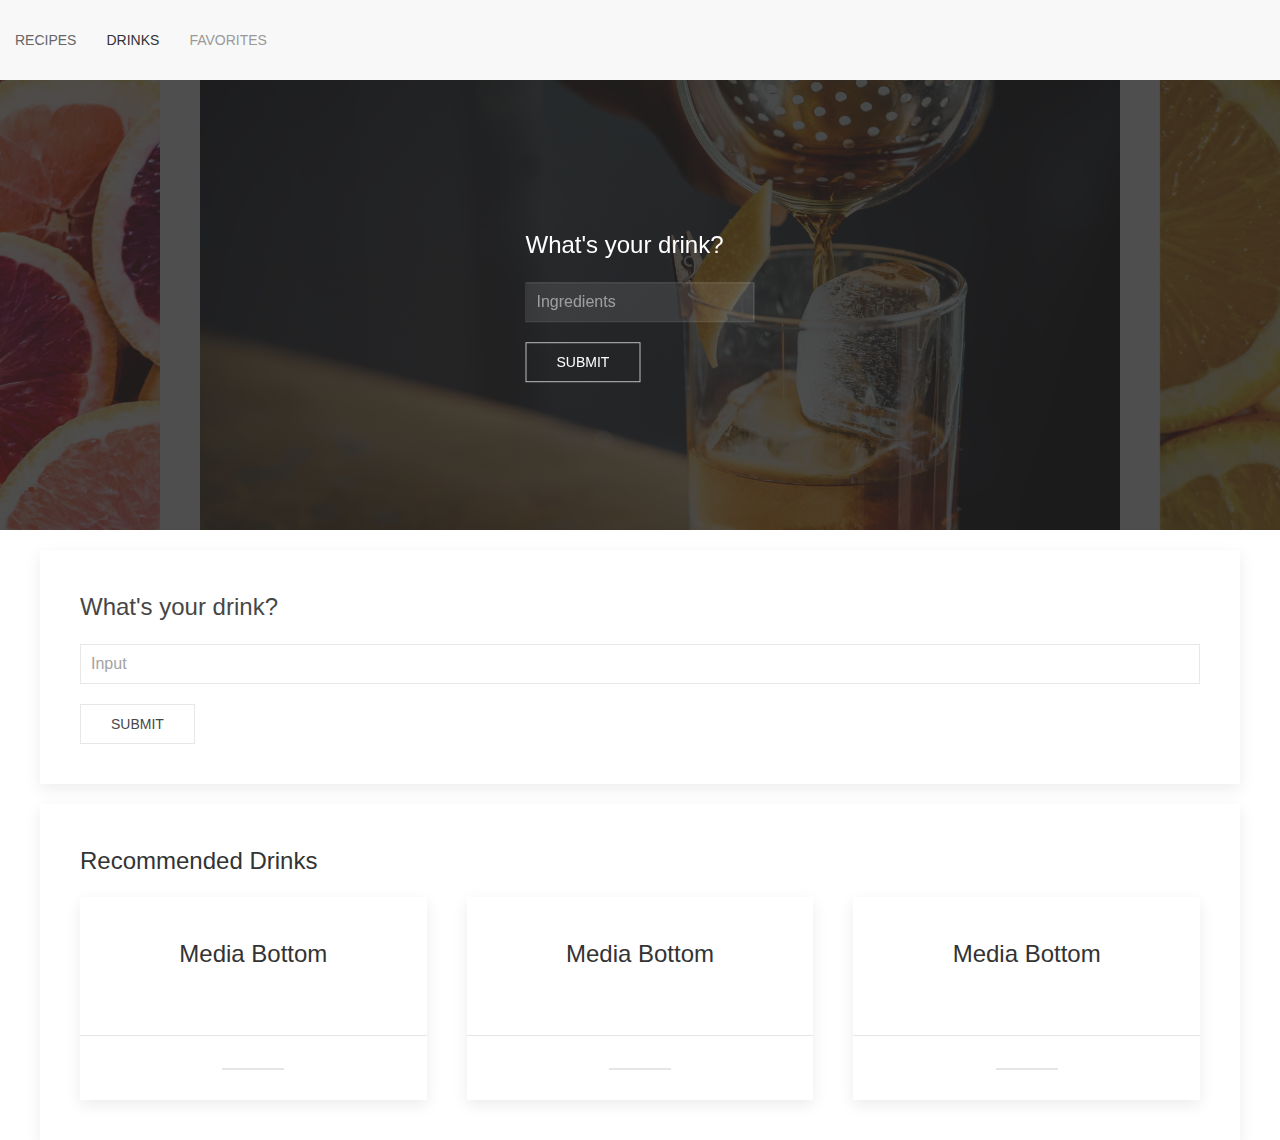
==== drinks.html @ 4c2f845b "updating images" ====
<!DOCTYPE html>
<html lang="en">
<head>
  <meta charset="UTF-8">
  <meta name="viewport" content="width=device-width, initial-scale=1.0">


  <link rel="stylesheet" href="css/style.css" />
  <link rel="stylesheet" href="css/uikit.min.css" />
  <script src="js/uikit.min.js"></script>
  <script src="js/uikit-icons.min.js"></script>
  <link rel="stylesheet" href="https://use.fontawesome.com/releases/v5.8.1/css/all.css" integrity="sha384-50oBUHEmvpQ+1lW4y57PTFmhCaXp0ML5d60M1M7uH2+nqUivzIebhndOJK28anvf" crossorigin="anonymous"/>

  <title>fridGenerator</title>

</head>
<body>
    <div class="uk-inline" uk-sticky="sel-target: .uk-navbar-container; cls-active: uk-navbar-sticky; bottom: #transparent-sticky-navbar">
        <nav class="uk-navbar-container " uk-navbar style="position: relative; z-index: 980;">
            <div class="uk-navbar-left">
    
                <ul class="uk-navbar-nav">
                    <li><a href="index.html">Recipes</a></li>
                    <li class="uk-active"><a href="drinks.html">Drinks</a></li>
                    <li><a class="favLink" href="favorites.html">Favorites</a></li>
                </ul>
            </div>
        </nav>
      </div>

  <!-- slideshow -->
  <div class="uk-position-relative uk-visible-toggle uk-light" tabindex="-1" uk-slider="center: true">
    <!-- slider & pictures -->
        <ul class="uk-slider-items uk-grid">
            <li class="uk-width-3-4">
                <div class="uk-panel">
                    <img src="drink_images/adam-jaime-dmkmrNptMpw-unsplash.jpg" alt="">
                    <div class="uk-position-center uk-panel"></div>
                </div>
            </li>
            <li class="uk-width-3-4">
                <div class="uk-panel">
                    <img src="drink_images/vino-li-pCjw_ygKCv0-unsplash.jpg" alt="">
                    <div class="uk-position-center uk-panel"></div>
                </div>
            </li>
            <li class="uk-width-3-4">
                <div class="uk-panel">
                    <img src="drink_images/giovanna-gomes-_8KV86shhPo-unsplash.jpg" alt="">
                    <div class="uk-position-center uk-panel"></div>
                </div>
            </li>
            <li class="uk-width-3-4">
                <div class="uk-panel">
                    <img src="drink_images/kobby-mendez-xBFTjrMIC0c-unsplash.jpg" alt="">
                    <div class="uk-position-center uk-panel"></div>
                </div>
            </li>
            <li class="uk-width-3-4">
                <div class="uk-panel">
                    <img src="drink_images/rayia-soderberg-ezSFnAFi9hY-unsplash.jpg" alt="">
                    <div class="uk-position-center uk-panel"></div>
                </div>
            </li>
        </ul>
    <!-- darkening of the pictures -->
        <div class="uk-overlay-primary uk-position-cover"></div>
        <div class="uk-overlay uk-position-center uk-light">
    
    <!-- input for drinks -->
          <div class="uk-container">
              <h3 class="title">What's your drink?</h3>
              <div class="uk-margin">
                <input id="foodInput" class="uk-input" type="text" placeholder="Ingredients">
              </div>
              <button id="searchFoodBtn" class="uk-button uk-button-default">Submit</button>
          </div>
        
        </div>
    <!-- navigation bars -->
        <a class="uk-position-center-left uk-position-small uk-hidden-hover" href="#" uk-slidenav-previous uk-slider-item="previous"></a>
        <a class="uk-position-center-right uk-position-small uk-hidden-hover" href="#" uk-slidenav-next uk-slider-item="next"></a>
    
    </div>
        
    <div class="uk-container">
      <div id="searchRecipes" class="uk-card uk-card-default uk-card-body uk-margin-top">
        <h3 class="uk-card-title">What's your drink?</h3>
        <div class="uk-margin">
          <input id="searchForm" class="uk-input" type="text" placeholder="Input">
        </div>
        <button id="searchBtn" class="uk-button uk-button-default">Submit</button>
      </div>
    
    
      <div class="uk-card uk-card-default uk-card-body uk-margin-top">
        <h3 class="uk-card-title">Recommended Drinks</h3>
        <div id="recDrinksCard" class="uk-child-width-expand@s uk-text-center" uk-grid>
    
          <div>
            <div>
              <div class="uk-card uk-card-default">
                <div uk-toggle="target: #modal-example">
                  <div class="uk-card-body">
                    <h3 class="uk-card-title">Media Bottom</h3>
                  </div>
                  <div class="uk-card-media-bottom">
                    <img src=https://picsum.photos/300/200 alt="">
                  </div>
                </div>
                <div class="uk-card-footer">
                  <button class="uk-button uk-button-default favoriteRecipeBtn"><i class="fas fa-heart fa-2x"></i></button>
                </div>
              </div>
            </div>
          </div>
    
          <div>
            <div>
              <div class="uk-card uk-card-default">
                <div uk-toggle="target: #modal-example">
                  <div class="uk-card-body">
                    <h3 class="uk-card-title">Media Bottom</h3>
                  </div>
                  <div class="uk-card-media-bottom">
                    <img src=https://picsum.photos/300/200 alt="">
                  </div>
                </div>
                <div class="uk-card-footer">
                  <button class="uk-button uk-button-default favoriteRecipeBtn"><i class="fas fa-heart fa-2x"></i></button>
                </div>
              </div>
            </div>
          </div>
    
          <div>
            <div>
              <div class="uk-card uk-card-default">
                <div uk-toggle="target: #modal-example">
                  <div class="uk-card-body">
                    <h3 class="uk-card-title">Media Bottom</h3>
                  </div>
                  <div class="uk-card-media-bottom">
                    <img src=https://picsum.photos/300/200 alt="">
                  </div>
                </div>
                <div class="uk-card-footer">
                  <button class="uk-button uk-button-default favoriteRecipeBtn"><i class="fas fa-heart fa-2x"></i></button>
                </div>
              </div>
            </div>
          </div>
    
        </div>
      </div>
    </div>
  </div>
 



<!-- code for modal -->
  <div id="modal-example" uk-modal>
    <div class="uk-modal-dialog uk-modal-body">
      <button class="uk-modal-close-default" type="button" uk-close></button>
      <h1 id="title">Apple Pie Crumble</h1>
      <div class="uk-padding-large" uk-overflow-auto>
        <img src="https://spoonacular.com/recipeImages/611026-312x231.jpg" alt="">
        <p id="cookTime">Cook Time:</p>
        <p id="servings"> Servings:</p>
       
        <p id="summary">Summary: Lorem ipsum dolor sit amet consectetur, adipisicing elit. Minima eveniet soluta corporis. Harum animi tempore dignissimos! Sint explicabo, nemo doloribus sequi voluptatum veniam distinctio, minus eligendi quaerat laudantium perspiciatis eos.</p>
        <p class="uk-text-right">
          <button class="uk-button uk-button-default uk-modal-close" type="button">Cancel</button>
          <button class="uk-button uk-button-primary" type="button">Save</button>
        </p>
      </div>
    </div>
  </div>
    






    <script src="https://code.jquery.com/jquery-3.5.1.min.js" integrity="sha256-9/aliU8dGd2tb6OSsuzixeV4y/faTqgFtohetphbbj0=" crossorigin="anonymous"></script>
    <script src="./js/app-storage.js"></script>
    <script src="./js/app-functions.js"></script>
    <script src="./js/app.js"></script>
</body>
</html>
---- css/style.css ----
#background {
    background-image: url("p1-background.jpg");
}


#searchRecipes {

  opacity: .90;
    
}

ul.uk-slider-items {
    height: 450px !important;
    margin: 0px !important;
}
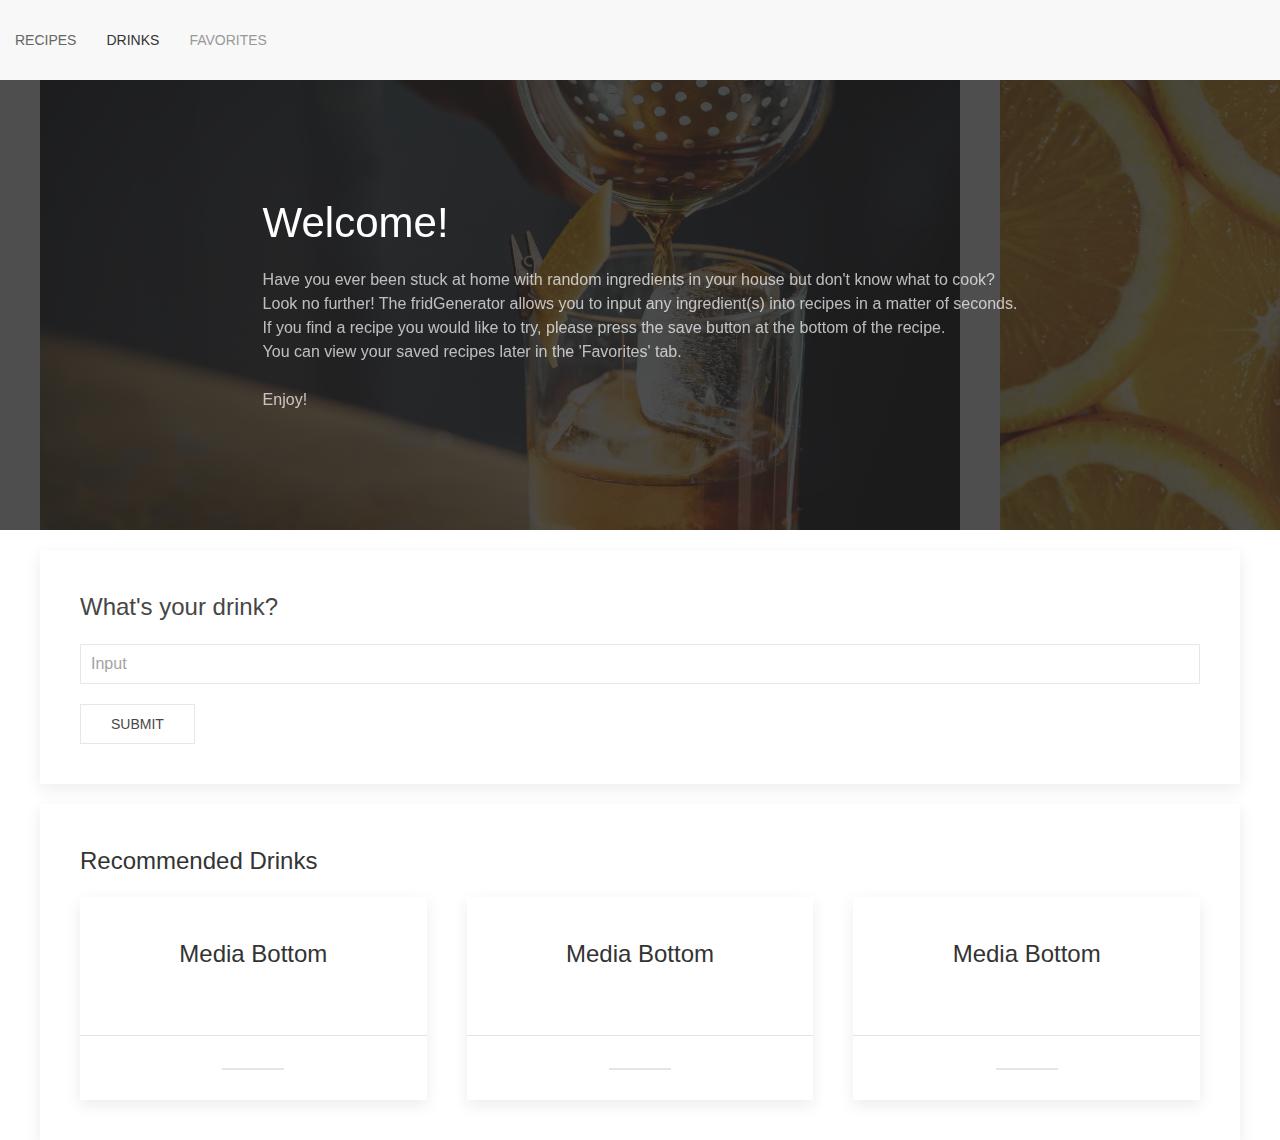
==== commit d7d3872f: "same message on drink page" ====
--- a/drinks.html
+++ b/drinks.html
@@ -29,7 +29,7 @@
       </div>
 
   <!-- slideshow -->
-  <div class="uk-position-relative uk-visible-toggle uk-light" tabindex="-1" uk-slider="center: true">
+  <div class="uk-position-relative uk-visible-toggle uk-light" tabindex="-1" uk-slider="autoplay:true">
     <!-- slider & pictures -->
         <ul class="uk-slider-items uk-grid">
             <li class="uk-width-3-4">
@@ -67,19 +67,25 @@
         <div class="uk-overlay-primary uk-position-cover"></div>
         <div class="uk-overlay uk-position-center uk-light">
     
-    <!-- input for drinks -->
-          <div class="uk-container">
-              <h3 class="title">What's your drink?</h3>
-              <div class="uk-margin">
-                <input id="foodInput" class="uk-input" type="text" placeholder="Ingredients">
-              </div>
-              <button id="searchFoodBtn" class="uk-button uk-button-default">Submit</button>
-          </div>
+            <!-- description of website -->
+          <h1>Welcome!</h1>
+          <p>Have you ever been stuck at home with random ingredients in your house but don't know what to cook?
+            <br>
+            Look no further! The fridGenerator allows you to input any ingredient(s) into recipes in a matter of seconds.
+            <br>
+            If you find a recipe you would like to try, please press the save button at the bottom of the recipe.
+            <br>
+            You can view your saved recipes later in the 'Favorites' tab.
+            <br>
+            <br>
+            Enjoy!
+          </p>
         
         </div>
     <!-- navigation bars -->
         <a class="uk-position-center-left uk-position-small uk-hidden-hover" href="#" uk-slidenav-previous uk-slider-item="previous"></a>
         <a class="uk-position-center-right uk-position-small uk-hidden-hover" href="#" uk-slidenav-next uk-slider-item="next"></a>
+    
     
     </div>
         
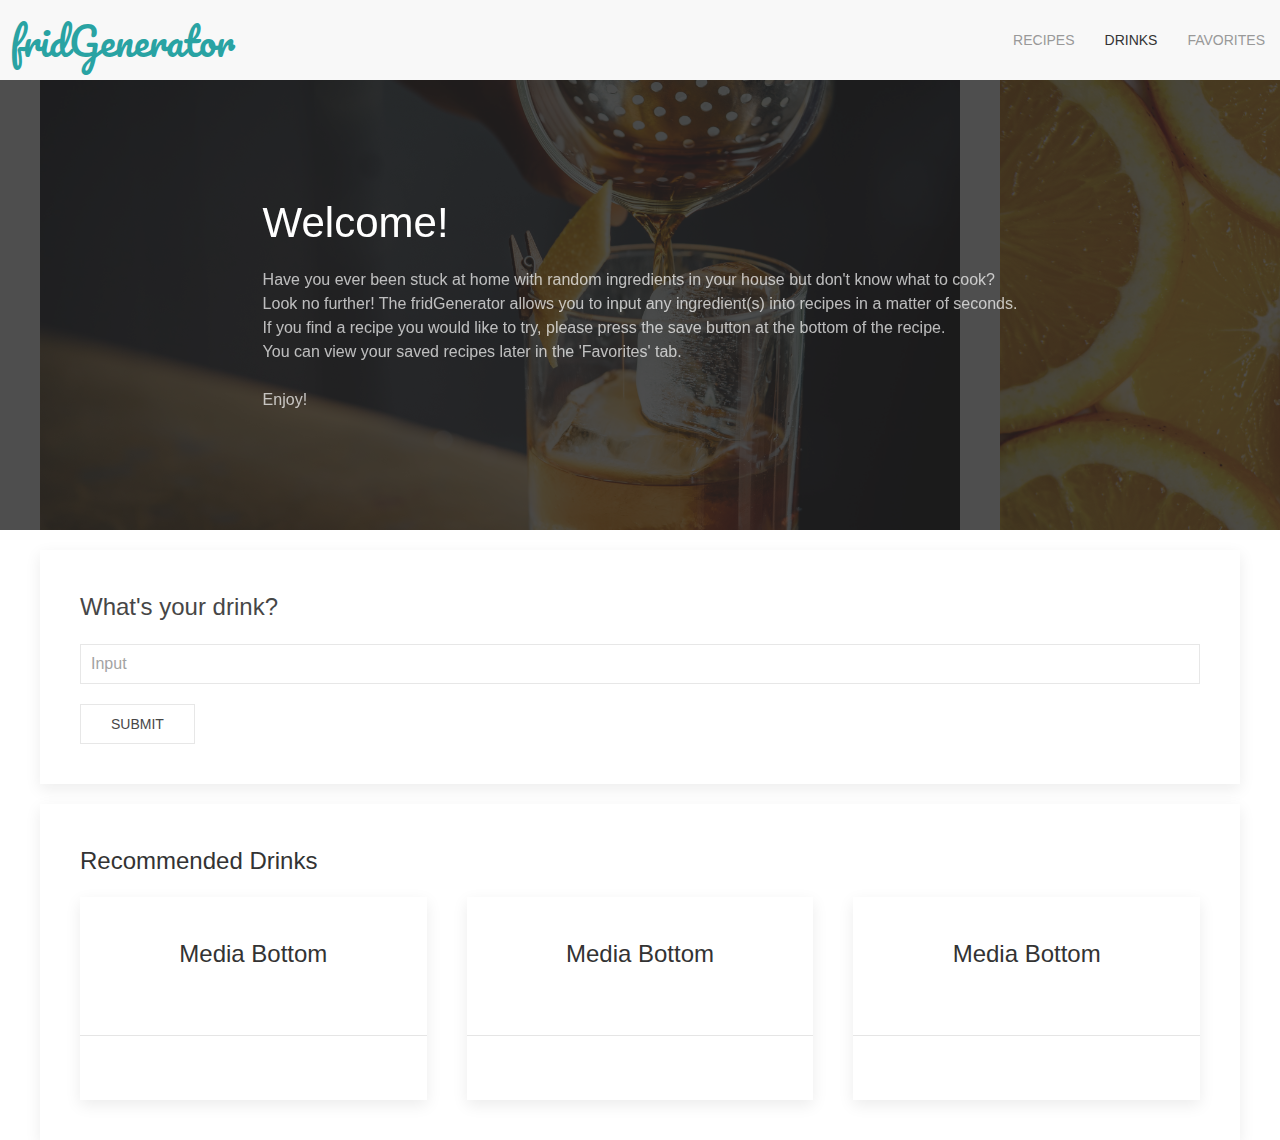
==== commit c1532f08: "styling" ====
--- a/drinks.html
+++ b/drinks.html
@@ -10,14 +10,16 @@
   <script src="js/uikit.min.js"></script>
   <script src="js/uikit-icons.min.js"></script>
   <link rel="stylesheet" href="https://use.fontawesome.com/releases/v5.8.1/css/all.css" integrity="sha384-50oBUHEmvpQ+1lW4y57PTFmhCaXp0ML5d60M1M7uH2+nqUivzIebhndOJK28anvf" crossorigin="anonymous"/>
-
+  <link href='https://fonts.googleapis.com/css?family=Pacifico' rel='stylesheet'>
+  
   <title>fridGenerator</title>
 
 </head>
 <body>
     <div class="uk-inline" uk-sticky="sel-target: .uk-navbar-container; cls-active: uk-navbar-sticky; bottom: #transparent-sticky-navbar">
         <nav class="uk-navbar-container " uk-navbar style="position: relative; z-index: 980;">
-            <div class="uk-navbar-left">
+          <div class="uk-navbar-left">fridGenerator</div>
+            <div class="uk-navbar-right">
     
                 <ul class="uk-navbar-nav">
                     <li><a href="index.html">Recipes</a></li>
--- a/css/style.css
+++ b/css/style.css
@@ -13,3 +13,23 @@
     height: 450px !important;
     margin: 0px !important;
 }
+
+img {
+  width: 100%;
+  height: 100%;
+}
+
+i.fa-heart {
+  color:#666666;
+}
+
+button.favoriteRecipeBtn {
+  border: 0cm;
+}
+
+div.uk-navbar-left{
+  font-family: Pacifico;
+  font-size: 38px;
+  color: #29a3a3;
+  padding-left: 10px;
+}
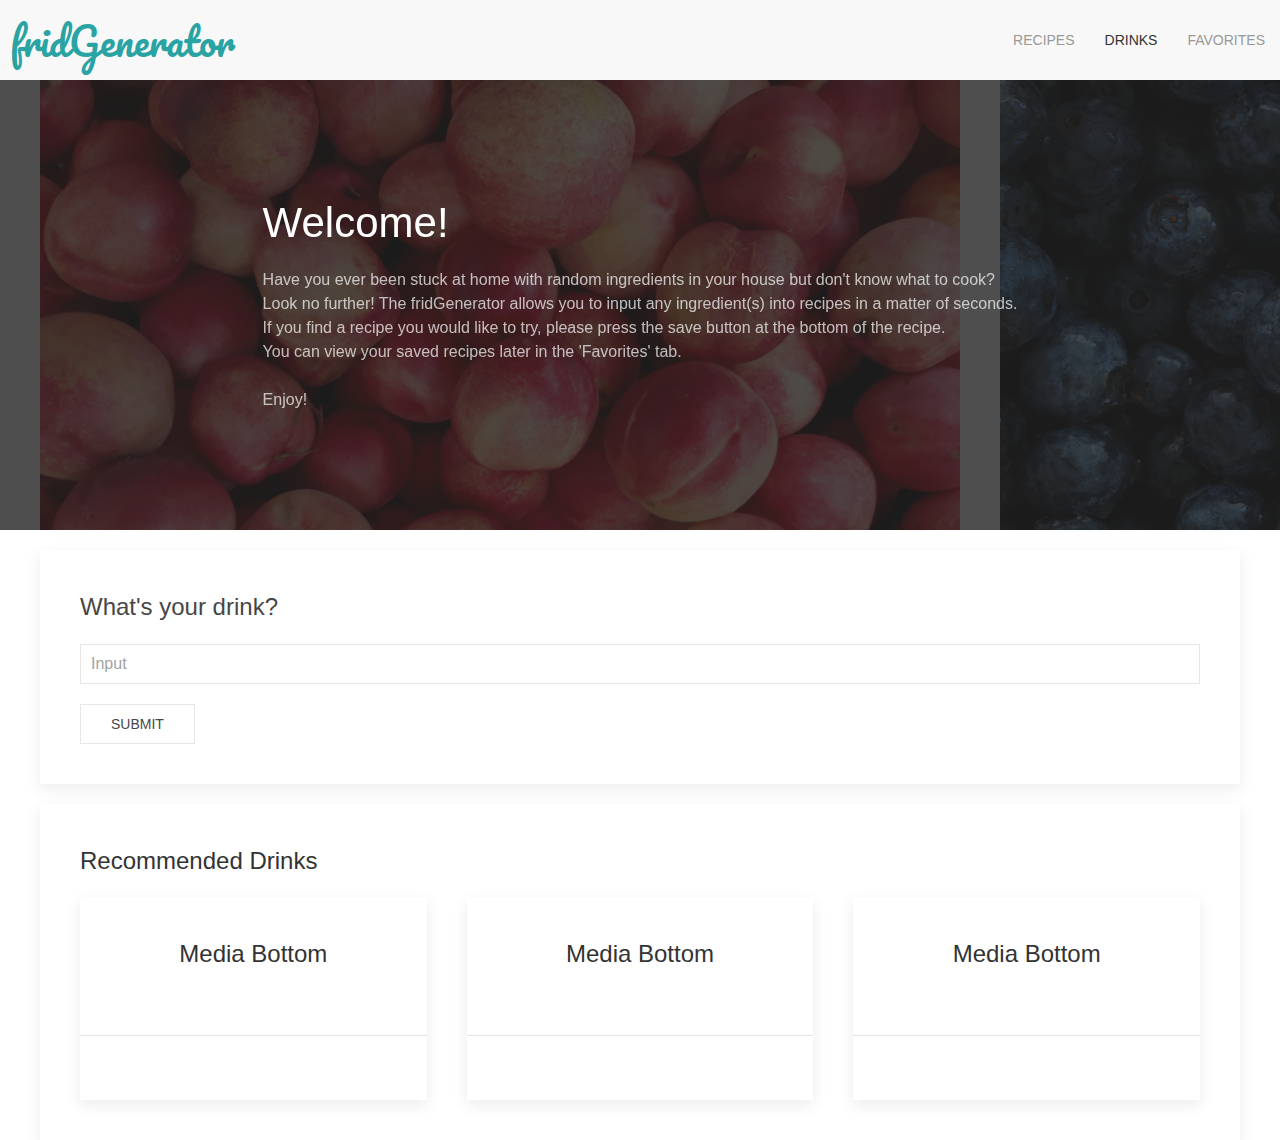
==== commit f87cc9cb: "cohesiveness throughout w/ CSS" ====
--- a/drinks.html
+++ b/drinks.html
@@ -11,7 +11,7 @@
   <script src="js/uikit-icons.min.js"></script>
   <link rel="stylesheet" href="https://use.fontawesome.com/releases/v5.8.1/css/all.css" integrity="sha384-50oBUHEmvpQ+1lW4y57PTFmhCaXp0ML5d60M1M7uH2+nqUivzIebhndOJK28anvf" crossorigin="anonymous"/>
   <link href='https://fonts.googleapis.com/css?family=Pacifico' rel='stylesheet'>
-  
+
   <title>fridGenerator</title>
 
 </head>
@@ -30,66 +30,64 @@
         </nav>
       </div>
 
-  <!-- slideshow -->
+<!-- slideshow -->
   <div class="uk-position-relative uk-visible-toggle uk-light" tabindex="-1" uk-slider="autoplay:true">
-    <!-- slider & pictures -->
-        <ul class="uk-slider-items uk-grid">
-            <li class="uk-width-3-4">
-                <div class="uk-panel">
-                    <img src="drink_images/adam-jaime-dmkmrNptMpw-unsplash.jpg" alt="">
-                    <div class="uk-position-center uk-panel"></div>
-                </div>
-            </li>
-            <li class="uk-width-3-4">
-                <div class="uk-panel">
-                    <img src="drink_images/vino-li-pCjw_ygKCv0-unsplash.jpg" alt="">
-                    <div class="uk-position-center uk-panel"></div>
-                </div>
-            </li>
-            <li class="uk-width-3-4">
-                <div class="uk-panel">
-                    <img src="drink_images/giovanna-gomes-_8KV86shhPo-unsplash.jpg" alt="">
-                    <div class="uk-position-center uk-panel"></div>
-                </div>
-            </li>
-            <li class="uk-width-3-4">
-                <div class="uk-panel">
-                    <img src="drink_images/kobby-mendez-xBFTjrMIC0c-unsplash.jpg" alt="">
-                    <div class="uk-position-center uk-panel"></div>
-                </div>
-            </li>
-            <li class="uk-width-3-4">
-                <div class="uk-panel">
-                    <img src="drink_images/rayia-soderberg-ezSFnAFi9hY-unsplash.jpg" alt="">
-                    <div class="uk-position-center uk-panel"></div>
-                </div>
-            </li>
-        </ul>
-    <!-- darkening of the pictures -->
-        <div class="uk-overlay-primary uk-position-cover"></div>
-        <div class="uk-overlay uk-position-center uk-light">
-    
-            <!-- description of website -->
-          <h1>Welcome!</h1>
-          <p>Have you ever been stuck at home with random ingredients in your house but don't know what to cook?
-            <br>
-            Look no further! The fridGenerator allows you to input any ingredient(s) into recipes in a matter of seconds.
-            <br>
-            If you find a recipe you would like to try, please press the save button at the bottom of the recipe.
-            <br>
-            You can view your saved recipes later in the 'Favorites' tab.
-            <br>
-            <br>
-            Enjoy!
-          </p>
-        
-        </div>
-    <!-- navigation bars -->
-        <a class="uk-position-center-left uk-position-small uk-hidden-hover" href="#" uk-slidenav-previous uk-slider-item="previous"></a>
-        <a class="uk-position-center-right uk-position-small uk-hidden-hover" href="#" uk-slidenav-next uk-slider-item="next"></a>
-    
+<!-- slider & pictures -->
+    <ul class="uk-slider-items uk-grid">
+        <li class="uk-width-3-4">
+            <div class="uk-panel">
+                <img src="css/recipe_images/michael-waddell-IDs8ajdEUjg-unsplash.jpg" alt="">
+                <div class="uk-position-center uk-panel"></div>
+            </div>
+        </li>
+        <li class="uk-width-3-4">
+            <div class="uk-panel">
+                <img src="css/recipe_images/cody-chan-TdDtTu2rv4s-unsplash.jpg" alt="">
+                <div class="uk-position-center uk-panel"></div>
+            </div>
+        </li>
+        <li class="uk-width-3-4">
+            <div class="uk-panel">
+                <img src="css/recipe_images/chantal-garnier-b7mRT2B9QG4-unsplash.jpg" alt="">
+                <div class="uk-position-center uk-panel"></div>
+            </div>
+        </li>
+        <li class="uk-width-3-4">
+            <div class="uk-panel">
+                <img src= "css/recipe_images/rayia-soderberg-ezSFnAFi9hY-unsplash.jpg" alt="">
+                <div class="uk-position-center uk-panel"></div>
+            </div>
+        </li>
+        <li class="uk-width-3-4">
+            <div class="uk-panel">
+                <img src="css/recipe_images/tom-hermans-nM6qrtnVKn8-unsplash.jpg" alt="">
+                <div class="uk-position-center uk-panel"></div>
+            </div>
+        </li>
+    </ul>
+<!-- darkening of the pictures -->
+    <div class="uk-overlay-primary uk-position-cover"></div>
+    <div class="uk-overlay uk-position-center uk-light">
+<!-- description of website -->
+      <h1>Welcome!</h1>
+      <p>Have you ever been stuck at home with random ingredients in your house but don't know what to cook?
+        <br>
+        Look no further! The fridGenerator allows you to input any ingredient(s) into recipes in a matter of seconds.
+        <br>
+        If you find a recipe you would like to try, please press the save button at the bottom of the recipe.
+        <br>
+        You can view your saved recipes later in the 'Favorites' tab.
+        <br>
+        <br>
+        Enjoy!
+      </p>
     
     </div>
+<!-- navigation bars -->
+    <a class="uk-position-center-left uk-position-small uk-hidden-hover" href="#" uk-slidenav-previous uk-slider-item="previous"></a>
+    <a class="uk-position-center-right uk-position-small uk-hidden-hover" href="#" uk-slidenav-next uk-slider-item="next"></a>
+
+</div>
         
     <div class="uk-container">
       <div id="searchRecipes" class="uk-card uk-card-default uk-card-body uk-margin-top">
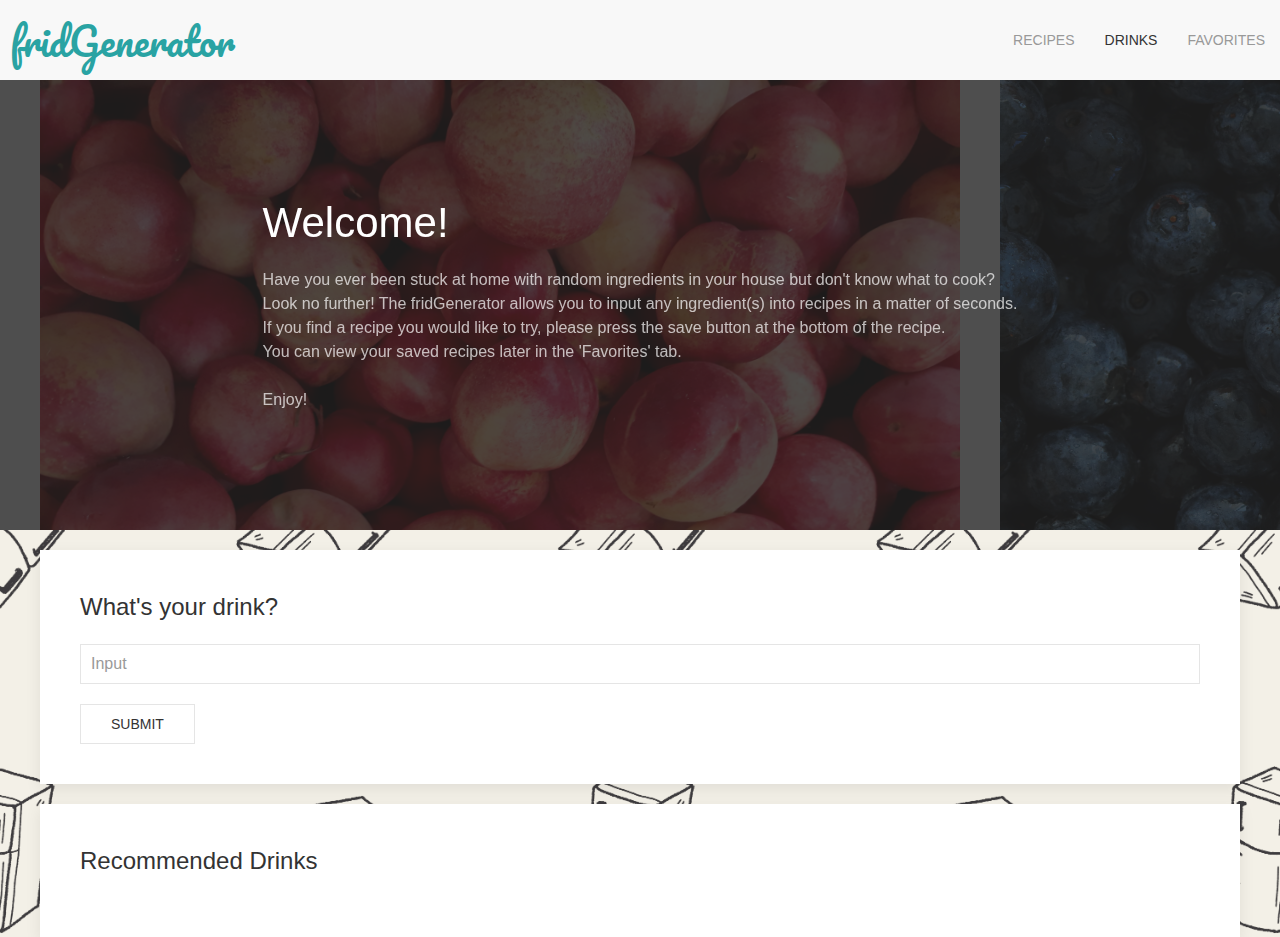
==== commit f04af96f: "'Add drinks API, create drink cards, create drink modals'" ====
--- a/drinks.html
+++ b/drinks.html
@@ -16,23 +16,23 @@
 
 </head>
 <body>
-    <div class="uk-inline" uk-sticky="sel-target: .uk-navbar-container; cls-active: uk-navbar-sticky; bottom: #transparent-sticky-navbar">
-        <nav class="uk-navbar-container " uk-navbar style="position: relative; z-index: 980;">
-          <div class="uk-navbar-left">fridGenerator</div>
-            <div class="uk-navbar-right">
-    
-                <ul class="uk-navbar-nav">
-                    <li><a href="index.html">Recipes</a></li>
-                    <li class="uk-active"><a href="drinks.html">Drinks</a></li>
-                    <li><a class="favLink" href="favorites.html">Favorites</a></li>
-                </ul>
-            </div>
-        </nav>
+  <div class="uk-inline" uk-sticky="sel-target: .uk-navbar-container; cls-active: uk-navbar-sticky; bottom: #transparent-sticky-navbar">
+    <nav class="uk-navbar-container " uk-navbar style="position: relative; z-index: 980;">
+      <div class="uk-navbar-left">fridGenerator</div>
+      <div class="uk-navbar-right">
+
+        <ul class="uk-navbar-nav">
+          <li><a href="index.html">Recipes</a></li>
+          <li class="uk-active"><a href="drinks.html">Drinks</a></li>
+          <li><a class="favLink" href="favorites.html">Favorites</a></li>
+        </ul>
       </div>
+    </nav>
+  </div>
 
-<!-- slideshow -->
+    <!-- slideshow -->
   <div class="uk-position-relative uk-visible-toggle uk-light" tabindex="-1" uk-slider="autoplay:true">
-<!-- slider & pictures -->
+      <!-- slider & pictures -->
     <ul class="uk-slider-items uk-grid">
         <li class="uk-width-3-4">
             <div class="uk-panel">
@@ -65,10 +65,10 @@
             </div>
         </li>
     </ul>
-<!-- darkening of the pictures -->
+    <!-- darkening of the pictures -->
     <div class="uk-overlay-primary uk-position-cover"></div>
     <div class="uk-overlay uk-position-center uk-light">
-<!-- description of website -->
+      <!-- description of website -->
       <h1>Welcome!</h1>
       <p>Have you ever been stuck at home with random ingredients in your house but don't know what to cook?
         <br>
@@ -81,21 +81,20 @@
         <br>
         Enjoy!
       </p>
-    
-    </div>
+  </div>
 <!-- navigation bars -->
     <a class="uk-position-center-left uk-position-small uk-hidden-hover" href="#" uk-slidenav-previous uk-slider-item="previous"></a>
     <a class="uk-position-center-right uk-position-small uk-hidden-hover" href="#" uk-slidenav-next uk-slider-item="next"></a>
 
-</div>
+  </div>
         
     <div class="uk-container">
       <div id="searchRecipes" class="uk-card uk-card-default uk-card-body uk-margin-top">
         <h3 class="uk-card-title">What's your drink?</h3>
         <div class="uk-margin">
-          <input id="searchForm" class="uk-input" type="text" placeholder="Input">
+          <input id="drinkInput" class="uk-input" type="text" placeholder="Input">
         </div>
-        <button id="searchBtn" class="uk-button uk-button-default">Submit</button>
+        <button id="searchDrinkBtn" class="uk-button uk-button-default">Submit</button>
       </div>
     
     
@@ -103,95 +102,19 @@
         <h3 class="uk-card-title">Recommended Drinks</h3>
         <div id="recDrinksCard" class="uk-child-width-expand@s uk-text-center" uk-grid>
     
-          <div>
-            <div>
-              <div class="uk-card uk-card-default">
-                <div uk-toggle="target: #modal-example">
-                  <div class="uk-card-body">
-                    <h3 class="uk-card-title">Media Bottom</h3>
-                  </div>
-                  <div class="uk-card-media-bottom">
-                    <img src=https://picsum.photos/300/200 alt="">
-                  </div>
-                </div>
-                <div class="uk-card-footer">
-                  <button class="uk-button uk-button-default favoriteRecipeBtn"><i class="fas fa-heart fa-2x"></i></button>
-                </div>
-              </div>
-            </div>
-          </div>
-    
-          <div>
-            <div>
-              <div class="uk-card uk-card-default">
-                <div uk-toggle="target: #modal-example">
-                  <div class="uk-card-body">
-                    <h3 class="uk-card-title">Media Bottom</h3>
-                  </div>
-                  <div class="uk-card-media-bottom">
-                    <img src=https://picsum.photos/300/200 alt="">
-                  </div>
-                </div>
-                <div class="uk-card-footer">
-                  <button class="uk-button uk-button-default favoriteRecipeBtn"><i class="fas fa-heart fa-2x"></i></button>
-                </div>
-              </div>
-            </div>
-          </div>
-    
-          <div>
-            <div>
-              <div class="uk-card uk-card-default">
-                <div uk-toggle="target: #modal-example">
-                  <div class="uk-card-body">
-                    <h3 class="uk-card-title">Media Bottom</h3>
-                  </div>
-                  <div class="uk-card-media-bottom">
-                    <img src=https://picsum.photos/300/200 alt="">
-                  </div>
-                </div>
-                <div class="uk-card-footer">
-                  <button class="uk-button uk-button-default favoriteRecipeBtn"><i class="fas fa-heart fa-2x"></i></button>
-                </div>
-              </div>
-            </div>
-          </div>
-    
         </div>
       </div>
     </div>
-  </div>
- 
 
-
-
-<!-- code for modal -->
-  <div id="modal-example" uk-modal>
-    <div class="uk-modal-dialog uk-modal-body">
-      <button class="uk-modal-close-default" type="button" uk-close></button>
-      <h1 id="title">Apple Pie Crumble</h1>
-      <div class="uk-padding-large" uk-overflow-auto>
-        <img src="https://spoonacular.com/recipeImages/611026-312x231.jpg" alt="">
-        <p id="cookTime">Cook Time:</p>
-        <p id="servings"> Servings:</p>
-       
-        <p id="summary">Summary: Lorem ipsum dolor sit amet consectetur, adipisicing elit. Minima eveniet soluta corporis. Harum animi tempore dignissimos! Sint explicabo, nemo doloribus sequi voluptatum veniam distinctio, minus eligendi quaerat laudantium perspiciatis eos.</p>
-        <p class="uk-text-right">
-          <button class="uk-button uk-button-default uk-modal-close" type="button">Cancel</button>
-          <button class="uk-button uk-button-primary" type="button">Save</button>
-        </p>
-      </div>
+    <div class="modalContainer">
+    
     </div>
-  </div>
-    
-
-
-
 
 
 
     <script src="https://code.jquery.com/jquery-3.5.1.min.js" integrity="sha256-9/aliU8dGd2tb6OSsuzixeV4y/faTqgFtohetphbbj0=" crossorigin="anonymous"></script>
     <script src="./js/app-storage.js"></script>
+    <script src="./js/app-api.js"></script>
     <script src="./js/app-functions.js"></script>
     <script src="./js/app.js"></script>
 </body>
--- a/css/style.css
+++ b/css/style.css
@@ -1,12 +1,11 @@
-#background {
-    background-image: url("p1-background.jpg");
-}
-
-
-#searchRecipes {
-
-  opacity: .90;
-    
+/* body {
+  background-image: url("background2.jpg");
+  background-repeat: repeat;
+  background-size: 850px;
+} */
+div.uk-container {
+  background-image: url("background1.jpg");
+  background-size: 640px;
 }
 
 ul.uk-slider-items {
@@ -21,7 +20,9 @@
 
 i.fa-heart {
   color:#666666;
+  /* after being clicked, can the heart be this color? #ffcccc; */
 }
+
 
 button.favoriteRecipeBtn {
   border: 0cm;
@@ -33,3 +34,4 @@
   color: #29a3a3;
   padding-left: 10px;
 }
+
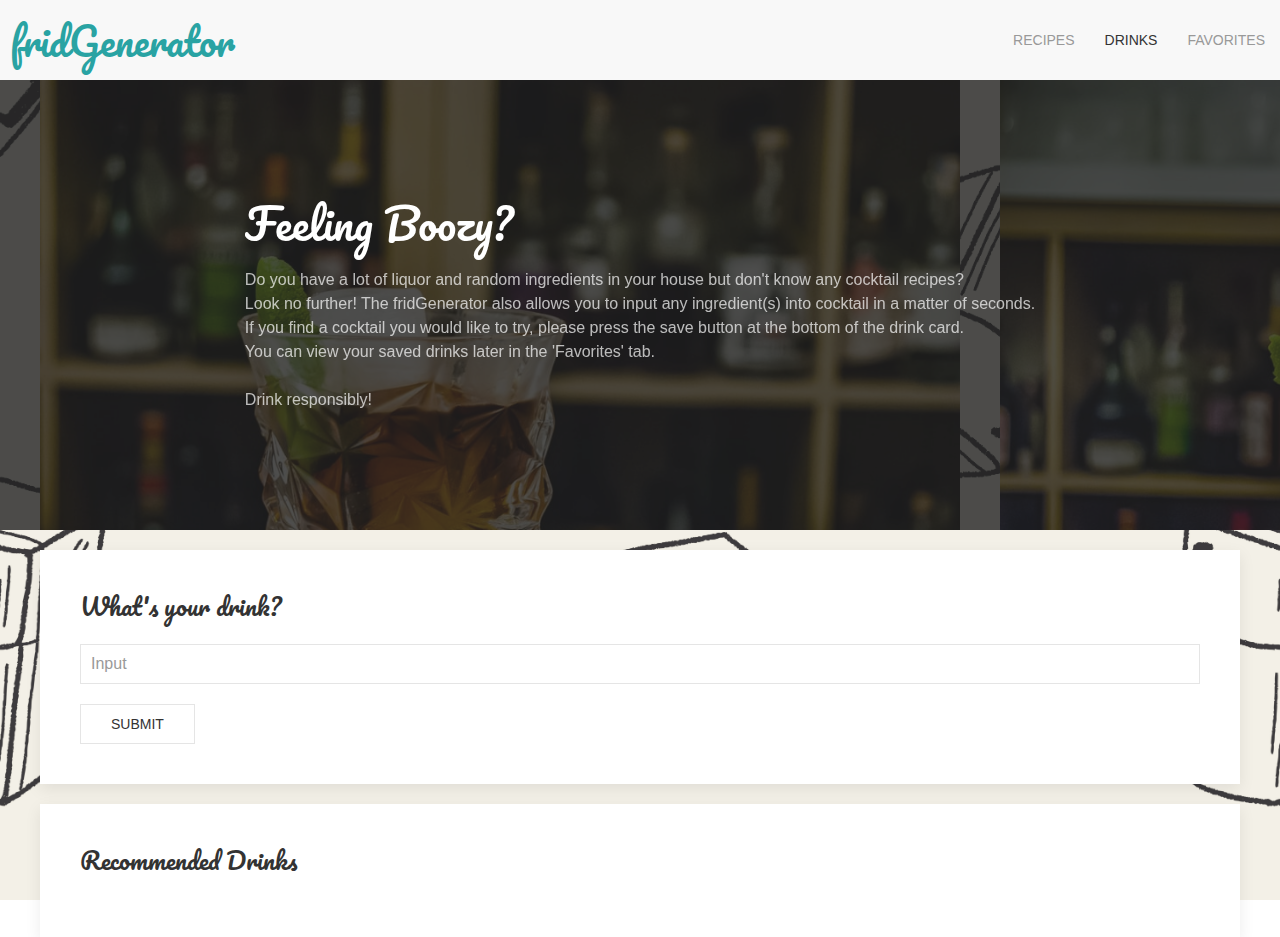
==== commit 2e934bdb: "'Final styling edits'" ====
--- a/drinks.html
+++ b/drinks.html
@@ -3,14 +3,12 @@
 <head>
   <meta charset="UTF-8">
   <meta name="viewport" content="width=device-width, initial-scale=1.0">
-
-
-  <link rel="stylesheet" href="css/style.css" />
   <link rel="stylesheet" href="css/uikit.min.css" />
   <script src="js/uikit.min.js"></script>
   <script src="js/uikit-icons.min.js"></script>
   <link rel="stylesheet" href="https://use.fontawesome.com/releases/v5.8.1/css/all.css" integrity="sha384-50oBUHEmvpQ+1lW4y57PTFmhCaXp0ML5d60M1M7uH2+nqUivzIebhndOJK28anvf" crossorigin="anonymous"/>
   <link href='https://fonts.googleapis.com/css?family=Pacifico' rel='stylesheet'>
+  <link rel="stylesheet" href="css/style.css" />
 
   <title>fridGenerator</title>
 
@@ -36,31 +34,31 @@
     <ul class="uk-slider-items uk-grid">
         <li class="uk-width-3-4">
             <div class="uk-panel">
-                <img src="css/recipe_images/michael-waddell-IDs8ajdEUjg-unsplash.jpg" alt="">
+                <img src="./css/drink_images/cocktail1.jpg" alt="">
                 <div class="uk-position-center uk-panel"></div>
             </div>
         </li>
         <li class="uk-width-3-4">
             <div class="uk-panel">
-                <img src="css/recipe_images/cody-chan-TdDtTu2rv4s-unsplash.jpg" alt="">
+                <img src="css/drink_images/cocktail2.jpg" alt="">
                 <div class="uk-position-center uk-panel"></div>
             </div>
         </li>
         <li class="uk-width-3-4">
             <div class="uk-panel">
-                <img src="css/recipe_images/chantal-garnier-b7mRT2B9QG4-unsplash.jpg" alt="">
+                <img src="css/drink_images/cocktail3.jpg" alt="">
                 <div class="uk-position-center uk-panel"></div>
             </div>
         </li>
         <li class="uk-width-3-4">
             <div class="uk-panel">
-                <img src= "css/recipe_images/rayia-soderberg-ezSFnAFi9hY-unsplash.jpg" alt="">
+                <img src= "css/drink_images/cocktail4.jpg" alt="">
                 <div class="uk-position-center uk-panel"></div>
             </div>
         </li>
         <li class="uk-width-3-4">
             <div class="uk-panel">
-                <img src="css/recipe_images/tom-hermans-nM6qrtnVKn8-unsplash.jpg" alt="">
+                <img src="css/drink_images/cocktail5.jpg" alt="">
                 <div class="uk-position-center uk-panel"></div>
             </div>
         </li>
@@ -69,17 +67,17 @@
     <div class="uk-overlay-primary uk-position-cover"></div>
     <div class="uk-overlay uk-position-center uk-light">
       <!-- description of website -->
-      <h1>Welcome!</h1>
-      <p>Have you ever been stuck at home with random ingredients in your house but don't know what to cook?
+      <h1>Feeling Boozy?</h1>
+      <p>Do you have a lot of liquor and random ingredients in your house but don't know any cocktail recipes?
         <br>
-        Look no further! The fridGenerator allows you to input any ingredient(s) into recipes in a matter of seconds.
+        Look no further! The fridGenerator also allows you to input any ingredient(s) into cocktail in a matter of seconds.
         <br>
-        If you find a recipe you would like to try, please press the save button at the bottom of the recipe.
+        If you find a cocktail you would like to try, please press the save button at the bottom of the drink card.
         <br>
-        You can view your saved recipes later in the 'Favorites' tab.
+        You can view your saved drinks later in the 'Favorites' tab.
         <br>
         <br>
-        Enjoy!
+        Drink responsibly!
       </p>
   </div>
 <!-- navigation bars -->
--- a/css/style.css
+++ b/css/style.css
@@ -3,14 +3,21 @@
   background-repeat: repeat;
   background-size: 850px;
 } */
-div.uk-container {
-  background-image: url("background1.jpg");
-  background-size: 640px;
+h1,
+h2,
+h3 {
+  font-family: "Pacifico", cursive;
+}
+
+body {
+  background: url("background1.jpg");
+  background-size: cover;
+  height: 100vh;
 }
 
 ul.uk-slider-items {
-    height: 450px !important;
-    margin: 0px !important;
+  height: 450px !important;
+  margin: 0px !important;
 }
 
 img {
@@ -19,19 +26,23 @@
 }
 
 i.fa-heart {
-  color:#666666;
+  color: #666666;
   /* after being clicked, can the heart be this color? #ffcccc; */
 }
 
-
-button.favoriteRecipeBtn {
+button.favoriteRecipeBtn,
+button.favoriteDrinkBtn {
   border: 0cm;
 }
 
-div.uk-navbar-left{
+div.uk-navbar-left {
   font-family: Pacifico;
   font-size: 38px;
   color: #29a3a3;
   padding-left: 10px;
 }
 
+#drinkImg {
+  height: 250px;
+  width: 250px;
+}
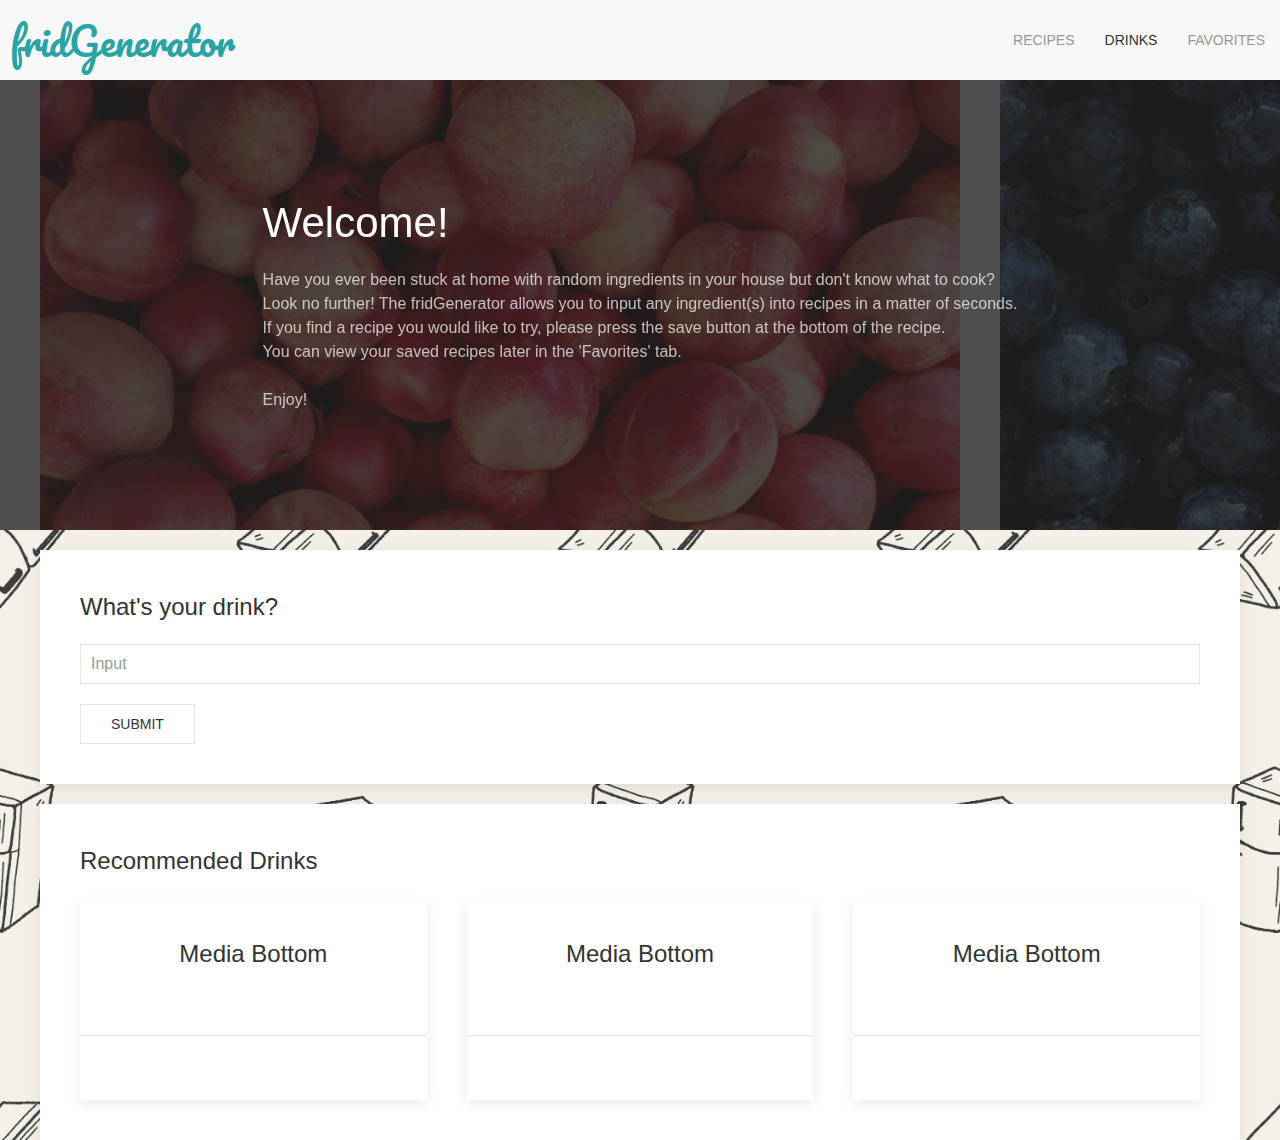
==== commit c0e672f6: "Merge branch 'develop' into main" ====
--- a/drinks.html
+++ b/drinks.html
@@ -3,96 +3,99 @@
 <head>
   <meta charset="UTF-8">
   <meta name="viewport" content="width=device-width, initial-scale=1.0">
+
+
+  <link rel="stylesheet" href="css/style.css" />
   <link rel="stylesheet" href="css/uikit.min.css" />
   <script src="js/uikit.min.js"></script>
   <script src="js/uikit-icons.min.js"></script>
   <link rel="stylesheet" href="https://use.fontawesome.com/releases/v5.8.1/css/all.css" integrity="sha384-50oBUHEmvpQ+1lW4y57PTFmhCaXp0ML5d60M1M7uH2+nqUivzIebhndOJK28anvf" crossorigin="anonymous"/>
   <link href='https://fonts.googleapis.com/css?family=Pacifico' rel='stylesheet'>
-  <link rel="stylesheet" href="css/style.css" />
 
   <title>fridGenerator</title>
 
 </head>
 <body>
-  <div class="uk-inline" uk-sticky="sel-target: .uk-navbar-container; cls-active: uk-navbar-sticky; bottom: #transparent-sticky-navbar">
-    <nav class="uk-navbar-container " uk-navbar style="position: relative; z-index: 980;">
-      <div class="uk-navbar-left">fridGenerator</div>
-      <div class="uk-navbar-right">
+    <div class="uk-inline" uk-sticky="sel-target: .uk-navbar-container; cls-active: uk-navbar-sticky; bottom: #transparent-sticky-navbar">
+        <nav class="uk-navbar-container " uk-navbar style="position: relative; z-index: 980;">
+          <div class="uk-navbar-left">fridGenerator</div>
+            <div class="uk-navbar-right">
+    
+                <ul class="uk-navbar-nav">
+                    <li><a href="index.html">Recipes</a></li>
+                    <li class="uk-active"><a href="drinks.html">Drinks</a></li>
+                    <li><a class="favLink" href="favorites.html">Favorites</a></li>
+                </ul>
+            </div>
+        </nav>
+      </div>
 
-        <ul class="uk-navbar-nav">
-          <li><a href="index.html">Recipes</a></li>
-          <li class="uk-active"><a href="drinks.html">Drinks</a></li>
-          <li><a class="favLink" href="favorites.html">Favorites</a></li>
-        </ul>
-      </div>
-    </nav>
-  </div>
-
-    <!-- slideshow -->
+<!-- slideshow -->
   <div class="uk-position-relative uk-visible-toggle uk-light" tabindex="-1" uk-slider="autoplay:true">
-      <!-- slider & pictures -->
+<!-- slider & pictures -->
     <ul class="uk-slider-items uk-grid">
         <li class="uk-width-3-4">
             <div class="uk-panel">
-                <img src="./css/drink_images/cocktail1.jpg" alt="">
+                <img src="css/recipe_images/michael-waddell-IDs8ajdEUjg-unsplash.jpg" alt="">
                 <div class="uk-position-center uk-panel"></div>
             </div>
         </li>
         <li class="uk-width-3-4">
             <div class="uk-panel">
-                <img src="css/drink_images/cocktail2.jpg" alt="">
+                <img src="css/recipe_images/cody-chan-TdDtTu2rv4s-unsplash.jpg" alt="">
                 <div class="uk-position-center uk-panel"></div>
             </div>
         </li>
         <li class="uk-width-3-4">
             <div class="uk-panel">
-                <img src="css/drink_images/cocktail3.jpg" alt="">
+                <img src="css/recipe_images/chantal-garnier-b7mRT2B9QG4-unsplash.jpg" alt="">
                 <div class="uk-position-center uk-panel"></div>
             </div>
         </li>
         <li class="uk-width-3-4">
             <div class="uk-panel">
-                <img src= "css/drink_images/cocktail4.jpg" alt="">
+                <img src= "css/recipe_images/rayia-soderberg-ezSFnAFi9hY-unsplash.jpg" alt="">
                 <div class="uk-position-center uk-panel"></div>
             </div>
         </li>
         <li class="uk-width-3-4">
             <div class="uk-panel">
-                <img src="css/drink_images/cocktail5.jpg" alt="">
+                <img src="css/recipe_images/tom-hermans-nM6qrtnVKn8-unsplash.jpg" alt="">
                 <div class="uk-position-center uk-panel"></div>
             </div>
         </li>
     </ul>
-    <!-- darkening of the pictures -->
+<!-- darkening of the pictures -->
     <div class="uk-overlay-primary uk-position-cover"></div>
     <div class="uk-overlay uk-position-center uk-light">
-      <!-- description of website -->
-      <h1>Feeling Boozy?</h1>
-      <p>Do you have a lot of liquor and random ingredients in your house but don't know any cocktail recipes?
+<!-- description of website -->
+      <h1>Welcome!</h1>
+      <p>Have you ever been stuck at home with random ingredients in your house but don't know what to cook?
         <br>
-        Look no further! The fridGenerator also allows you to input any ingredient(s) into cocktail in a matter of seconds.
+        Look no further! The fridGenerator allows you to input any ingredient(s) into recipes in a matter of seconds.
         <br>
-        If you find a cocktail you would like to try, please press the save button at the bottom of the drink card.
+        If you find a recipe you would like to try, please press the save button at the bottom of the recipe.
         <br>
-        You can view your saved drinks later in the 'Favorites' tab.
+        You can view your saved recipes later in the 'Favorites' tab.
         <br>
         <br>
-        Drink responsibly!
+        Enjoy!
       </p>
-  </div>
+    
+    </div>
 <!-- navigation bars -->
     <a class="uk-position-center-left uk-position-small uk-hidden-hover" href="#" uk-slidenav-previous uk-slider-item="previous"></a>
     <a class="uk-position-center-right uk-position-small uk-hidden-hover" href="#" uk-slidenav-next uk-slider-item="next"></a>
 
-  </div>
+</div>
         
     <div class="uk-container">
       <div id="searchRecipes" class="uk-card uk-card-default uk-card-body uk-margin-top">
         <h3 class="uk-card-title">What's your drink?</h3>
         <div class="uk-margin">
-          <input id="drinkInput" class="uk-input" type="text" placeholder="Input">
+          <input id="searchForm" class="uk-input" type="text" placeholder="Input">
         </div>
-        <button id="searchDrinkBtn" class="uk-button uk-button-default">Submit</button>
+        <button id="searchBtn" class="uk-button uk-button-default">Submit</button>
       </div>
     
     
@@ -100,19 +103,95 @@
         <h3 class="uk-card-title">Recommended Drinks</h3>
         <div id="recDrinksCard" class="uk-child-width-expand@s uk-text-center" uk-grid>
     
+          <div>
+            <div>
+              <div class="uk-card uk-card-default">
+                <div uk-toggle="target: #modal-example">
+                  <div class="uk-card-body">
+                    <h3 class="uk-card-title">Media Bottom</h3>
+                  </div>
+                  <div class="uk-card-media-bottom">
+                    <img src=https://picsum.photos/300/200 alt="">
+                  </div>
+                </div>
+                <div class="uk-card-footer">
+                  <button class="uk-button uk-button-default favoriteRecipeBtn"><i class="fas fa-heart fa-2x"></i></button>
+                </div>
+              </div>
+            </div>
+          </div>
+    
+          <div>
+            <div>
+              <div class="uk-card uk-card-default">
+                <div uk-toggle="target: #modal-example">
+                  <div class="uk-card-body">
+                    <h3 class="uk-card-title">Media Bottom</h3>
+                  </div>
+                  <div class="uk-card-media-bottom">
+                    <img src=https://picsum.photos/300/200 alt="">
+                  </div>
+                </div>
+                <div class="uk-card-footer">
+                  <button class="uk-button uk-button-default favoriteRecipeBtn"><i class="fas fa-heart fa-2x"></i></button>
+                </div>
+              </div>
+            </div>
+          </div>
+    
+          <div>
+            <div>
+              <div class="uk-card uk-card-default">
+                <div uk-toggle="target: #modal-example">
+                  <div class="uk-card-body">
+                    <h3 class="uk-card-title">Media Bottom</h3>
+                  </div>
+                  <div class="uk-card-media-bottom">
+                    <img src=https://picsum.photos/300/200 alt="">
+                  </div>
+                </div>
+                <div class="uk-card-footer">
+                  <button class="uk-button uk-button-default favoriteRecipeBtn"><i class="fas fa-heart fa-2x"></i></button>
+                </div>
+              </div>
+            </div>
+          </div>
+    
         </div>
       </div>
     </div>
+  </div>
+ 
 
-    <div class="modalContainer">
+
+
+<!-- code for modal -->
+  <div id="modal-example" uk-modal>
+    <div class="uk-modal-dialog uk-modal-body">
+      <button class="uk-modal-close-default" type="button" uk-close></button>
+      <h1 id="title">Apple Pie Crumble</h1>
+      <div class="uk-padding-large" uk-overflow-auto>
+        <img src="https://spoonacular.com/recipeImages/611026-312x231.jpg" alt="">
+        <p id="cookTime">Cook Time:</p>
+        <p id="servings"> Servings:</p>
+       
+        <p id="summary">Summary: Lorem ipsum dolor sit amet consectetur, adipisicing elit. Minima eveniet soluta corporis. Harum animi tempore dignissimos! Sint explicabo, nemo doloribus sequi voluptatum veniam distinctio, minus eligendi quaerat laudantium perspiciatis eos.</p>
+        <p class="uk-text-right">
+          <button class="uk-button uk-button-default uk-modal-close" type="button">Cancel</button>
+          <button class="uk-button uk-button-primary" type="button">Save</button>
+        </p>
+      </div>
+    </div>
+  </div>
     
-    </div>
+
+
+
 
 
 
     <script src="https://code.jquery.com/jquery-3.5.1.min.js" integrity="sha256-9/aliU8dGd2tb6OSsuzixeV4y/faTqgFtohetphbbj0=" crossorigin="anonymous"></script>
     <script src="./js/app-storage.js"></script>
-    <script src="./js/app-api.js"></script>
     <script src="./js/app-functions.js"></script>
     <script src="./js/app.js"></script>
 </body>
--- a/css/style.css
+++ b/css/style.css
@@ -3,21 +3,14 @@
   background-repeat: repeat;
   background-size: 850px;
 } */
-h1,
-h2,
-h3 {
-  font-family: "Pacifico", cursive;
-}
-
-body {
-  background: url("background1.jpg");
-  background-size: cover;
-  height: 100vh;
+div.uk-container {
+  background-image: url("background1.jpg");
+  background-size: 640px;
 }
 
 ul.uk-slider-items {
-  height: 450px !important;
-  margin: 0px !important;
+    height: 450px !important;
+    margin: 0px !important;
 }
 
 img {
@@ -26,23 +19,19 @@
 }
 
 i.fa-heart {
-  color: #666666;
+  color:#666666;
   /* after being clicked, can the heart be this color? #ffcccc; */
 }
 
-button.favoriteRecipeBtn,
-button.favoriteDrinkBtn {
+
+button.favoriteRecipeBtn {
   border: 0cm;
 }
 
-div.uk-navbar-left {
+div.uk-navbar-left{
   font-family: Pacifico;
   font-size: 38px;
   color: #29a3a3;
   padding-left: 10px;
 }
 
-#drinkImg {
-  height: 250px;
-  width: 250px;
-}
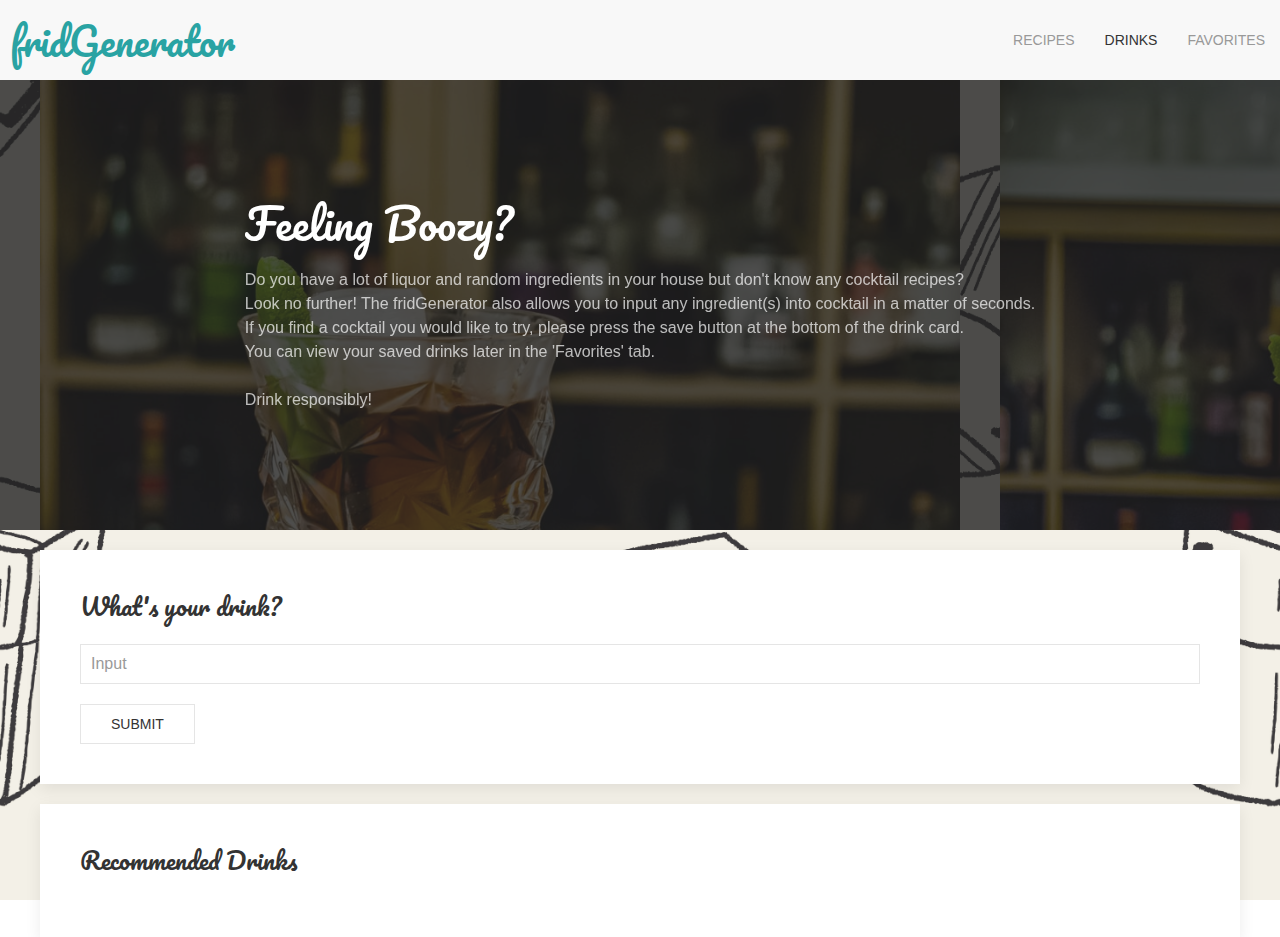
==== commit a2741421: "Merge branch 'develop' into main" ====
--- a/drinks.html
+++ b/drinks.html
@@ -3,99 +3,96 @@
 <head>
   <meta charset="UTF-8">
   <meta name="viewport" content="width=device-width, initial-scale=1.0">
-
-
-  <link rel="stylesheet" href="css/style.css" />
   <link rel="stylesheet" href="css/uikit.min.css" />
   <script src="js/uikit.min.js"></script>
   <script src="js/uikit-icons.min.js"></script>
   <link rel="stylesheet" href="https://use.fontawesome.com/releases/v5.8.1/css/all.css" integrity="sha384-50oBUHEmvpQ+1lW4y57PTFmhCaXp0ML5d60M1M7uH2+nqUivzIebhndOJK28anvf" crossorigin="anonymous"/>
   <link href='https://fonts.googleapis.com/css?family=Pacifico' rel='stylesheet'>
+  <link rel="stylesheet" href="css/style.css" />
 
   <title>fridGenerator</title>
 
 </head>
 <body>
-    <div class="uk-inline" uk-sticky="sel-target: .uk-navbar-container; cls-active: uk-navbar-sticky; bottom: #transparent-sticky-navbar">
-        <nav class="uk-navbar-container " uk-navbar style="position: relative; z-index: 980;">
-          <div class="uk-navbar-left">fridGenerator</div>
-            <div class="uk-navbar-right">
-    
-                <ul class="uk-navbar-nav">
-                    <li><a href="index.html">Recipes</a></li>
-                    <li class="uk-active"><a href="drinks.html">Drinks</a></li>
-                    <li><a class="favLink" href="favorites.html">Favorites</a></li>
-                </ul>
-            </div>
-        </nav>
+  <div class="uk-inline" uk-sticky="sel-target: .uk-navbar-container; cls-active: uk-navbar-sticky; bottom: #transparent-sticky-navbar">
+    <nav class="uk-navbar-container " uk-navbar style="position: relative; z-index: 980;">
+      <div class="uk-navbar-left">fridGenerator</div>
+      <div class="uk-navbar-right">
+
+        <ul class="uk-navbar-nav">
+          <li><a href="index.html">Recipes</a></li>
+          <li class="uk-active"><a href="drinks.html">Drinks</a></li>
+          <li><a class="favLink" href="favorites.html">Favorites</a></li>
+        </ul>
       </div>
+    </nav>
+  </div>
 
-<!-- slideshow -->
+    <!-- slideshow -->
   <div class="uk-position-relative uk-visible-toggle uk-light" tabindex="-1" uk-slider="autoplay:true">
-<!-- slider & pictures -->
+      <!-- slider & pictures -->
     <ul class="uk-slider-items uk-grid">
         <li class="uk-width-3-4">
             <div class="uk-panel">
-                <img src="css/recipe_images/michael-waddell-IDs8ajdEUjg-unsplash.jpg" alt="">
+                <img src="./css/drink_images/cocktail1.jpg" alt="">
                 <div class="uk-position-center uk-panel"></div>
             </div>
         </li>
         <li class="uk-width-3-4">
             <div class="uk-panel">
-                <img src="css/recipe_images/cody-chan-TdDtTu2rv4s-unsplash.jpg" alt="">
+                <img src="css/drink_images/cocktail2.jpg" alt="">
                 <div class="uk-position-center uk-panel"></div>
             </div>
         </li>
         <li class="uk-width-3-4">
             <div class="uk-panel">
-                <img src="css/recipe_images/chantal-garnier-b7mRT2B9QG4-unsplash.jpg" alt="">
+                <img src="css/drink_images/cocktail3.jpg" alt="">
                 <div class="uk-position-center uk-panel"></div>
             </div>
         </li>
         <li class="uk-width-3-4">
             <div class="uk-panel">
-                <img src= "css/recipe_images/rayia-soderberg-ezSFnAFi9hY-unsplash.jpg" alt="">
+                <img src= "css/drink_images/cocktail4.jpg" alt="">
                 <div class="uk-position-center uk-panel"></div>
             </div>
         </li>
         <li class="uk-width-3-4">
             <div class="uk-panel">
-                <img src="css/recipe_images/tom-hermans-nM6qrtnVKn8-unsplash.jpg" alt="">
+                <img src="css/drink_images/cocktail5.jpg" alt="">
                 <div class="uk-position-center uk-panel"></div>
             </div>
         </li>
     </ul>
-<!-- darkening of the pictures -->
+    <!-- darkening of the pictures -->
     <div class="uk-overlay-primary uk-position-cover"></div>
     <div class="uk-overlay uk-position-center uk-light">
-<!-- description of website -->
-      <h1>Welcome!</h1>
-      <p>Have you ever been stuck at home with random ingredients in your house but don't know what to cook?
+      <!-- description of website -->
+      <h1>Feeling Boozy?</h1>
+      <p>Do you have a lot of liquor and random ingredients in your house but don't know any cocktail recipes?
         <br>
-        Look no further! The fridGenerator allows you to input any ingredient(s) into recipes in a matter of seconds.
+        Look no further! The fridGenerator also allows you to input any ingredient(s) into cocktail in a matter of seconds.
         <br>
-        If you find a recipe you would like to try, please press the save button at the bottom of the recipe.
+        If you find a cocktail you would like to try, please press the save button at the bottom of the drink card.
         <br>
-        You can view your saved recipes later in the 'Favorites' tab.
+        You can view your saved drinks later in the 'Favorites' tab.
         <br>
         <br>
-        Enjoy!
+        Drink responsibly!
       </p>
-    
-    </div>
+  </div>
 <!-- navigation bars -->
     <a class="uk-position-center-left uk-position-small uk-hidden-hover" href="#" uk-slidenav-previous uk-slider-item="previous"></a>
     <a class="uk-position-center-right uk-position-small uk-hidden-hover" href="#" uk-slidenav-next uk-slider-item="next"></a>
 
-</div>
+  </div>
         
     <div class="uk-container">
       <div id="searchRecipes" class="uk-card uk-card-default uk-card-body uk-margin-top">
         <h3 class="uk-card-title">What's your drink?</h3>
         <div class="uk-margin">
-          <input id="searchForm" class="uk-input" type="text" placeholder="Input">
+          <input id="drinkInput" class="uk-input" type="text" placeholder="Input">
         </div>
-        <button id="searchBtn" class="uk-button uk-button-default">Submit</button>
+        <button id="searchDrinkBtn" class="uk-button uk-button-default">Submit</button>
       </div>
     
     
@@ -103,95 +100,19 @@
         <h3 class="uk-card-title">Recommended Drinks</h3>
         <div id="recDrinksCard" class="uk-child-width-expand@s uk-text-center" uk-grid>
     
-          <div>
-            <div>
-              <div class="uk-card uk-card-default">
-                <div uk-toggle="target: #modal-example">
-                  <div class="uk-card-body">
-                    <h3 class="uk-card-title">Media Bottom</h3>
-                  </div>
-                  <div class="uk-card-media-bottom">
-                    <img src=https://picsum.photos/300/200 alt="">
-                  </div>
-                </div>
-                <div class="uk-card-footer">
-                  <button class="uk-button uk-button-default favoriteRecipeBtn"><i class="fas fa-heart fa-2x"></i></button>
-                </div>
-              </div>
-            </div>
-          </div>
-    
-          <div>
-            <div>
-              <div class="uk-card uk-card-default">
-                <div uk-toggle="target: #modal-example">
-                  <div class="uk-card-body">
-                    <h3 class="uk-card-title">Media Bottom</h3>
-                  </div>
-                  <div class="uk-card-media-bottom">
-                    <img src=https://picsum.photos/300/200 alt="">
-                  </div>
-                </div>
-                <div class="uk-card-footer">
-                  <button class="uk-button uk-button-default favoriteRecipeBtn"><i class="fas fa-heart fa-2x"></i></button>
-                </div>
-              </div>
-            </div>
-          </div>
-    
-          <div>
-            <div>
-              <div class="uk-card uk-card-default">
-                <div uk-toggle="target: #modal-example">
-                  <div class="uk-card-body">
-                    <h3 class="uk-card-title">Media Bottom</h3>
-                  </div>
-                  <div class="uk-card-media-bottom">
-                    <img src=https://picsum.photos/300/200 alt="">
-                  </div>
-                </div>
-                <div class="uk-card-footer">
-                  <button class="uk-button uk-button-default favoriteRecipeBtn"><i class="fas fa-heart fa-2x"></i></button>
-                </div>
-              </div>
-            </div>
-          </div>
-    
         </div>
       </div>
     </div>
-  </div>
- 
 
-
-
-<!-- code for modal -->
-  <div id="modal-example" uk-modal>
-    <div class="uk-modal-dialog uk-modal-body">
-      <button class="uk-modal-close-default" type="button" uk-close></button>
-      <h1 id="title">Apple Pie Crumble</h1>
-      <div class="uk-padding-large" uk-overflow-auto>
-        <img src="https://spoonacular.com/recipeImages/611026-312x231.jpg" alt="">
-        <p id="cookTime">Cook Time:</p>
-        <p id="servings"> Servings:</p>
-       
-        <p id="summary">Summary: Lorem ipsum dolor sit amet consectetur, adipisicing elit. Minima eveniet soluta corporis. Harum animi tempore dignissimos! Sint explicabo, nemo doloribus sequi voluptatum veniam distinctio, minus eligendi quaerat laudantium perspiciatis eos.</p>
-        <p class="uk-text-right">
-          <button class="uk-button uk-button-default uk-modal-close" type="button">Cancel</button>
-          <button class="uk-button uk-button-primary" type="button">Save</button>
-        </p>
-      </div>
+    <div class="modalContainer">
+    
     </div>
-  </div>
-    
-
-
-
 
 
 
     <script src="https://code.jquery.com/jquery-3.5.1.min.js" integrity="sha256-9/aliU8dGd2tb6OSsuzixeV4y/faTqgFtohetphbbj0=" crossorigin="anonymous"></script>
     <script src="./js/app-storage.js"></script>
+    <script src="./js/app-api.js"></script>
     <script src="./js/app-functions.js"></script>
     <script src="./js/app.js"></script>
 </body>
--- a/css/style.css
+++ b/css/style.css
@@ -3,14 +3,21 @@
   background-repeat: repeat;
   background-size: 850px;
 } */
-div.uk-container {
-  background-image: url("background1.jpg");
-  background-size: 640px;
+h1,
+h2,
+h3 {
+  font-family: "Pacifico", cursive;
+}
+
+body {
+  background: url("background1.jpg");
+  background-size: cover;
+  height: 100vh;
 }
 
 ul.uk-slider-items {
-    height: 450px !important;
-    margin: 0px !important;
+  height: 450px !important;
+  margin: 0px !important;
 }
 
 img {
@@ -19,19 +26,23 @@
 }
 
 i.fa-heart {
-  color:#666666;
+  color: #666666;
   /* after being clicked, can the heart be this color? #ffcccc; */
 }
 
-
-button.favoriteRecipeBtn {
+button.favoriteRecipeBtn,
+button.favoriteDrinkBtn {
   border: 0cm;
 }
 
-div.uk-navbar-left{
+div.uk-navbar-left {
   font-family: Pacifico;
   font-size: 38px;
   color: #29a3a3;
   padding-left: 10px;
 }
 
+#drinkImg {
+  height: 250px;
+  width: 250px;
+}
